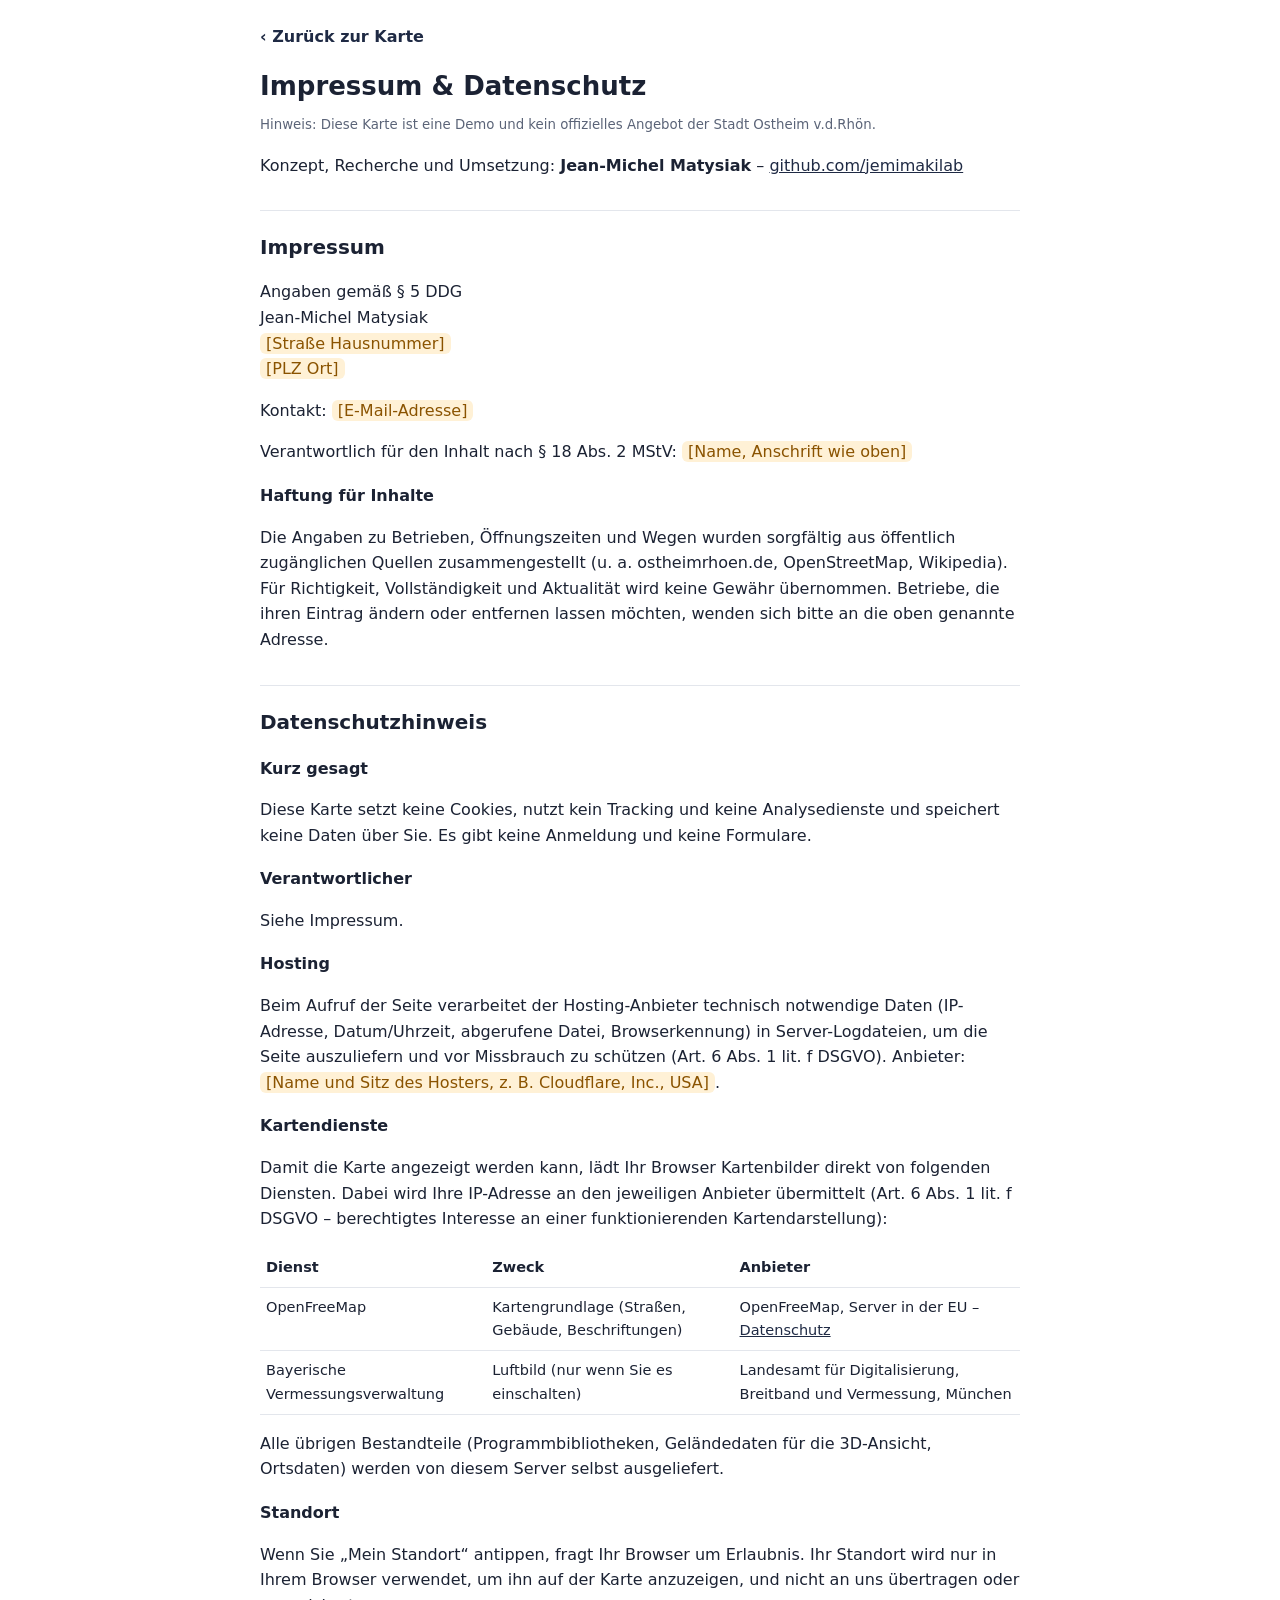
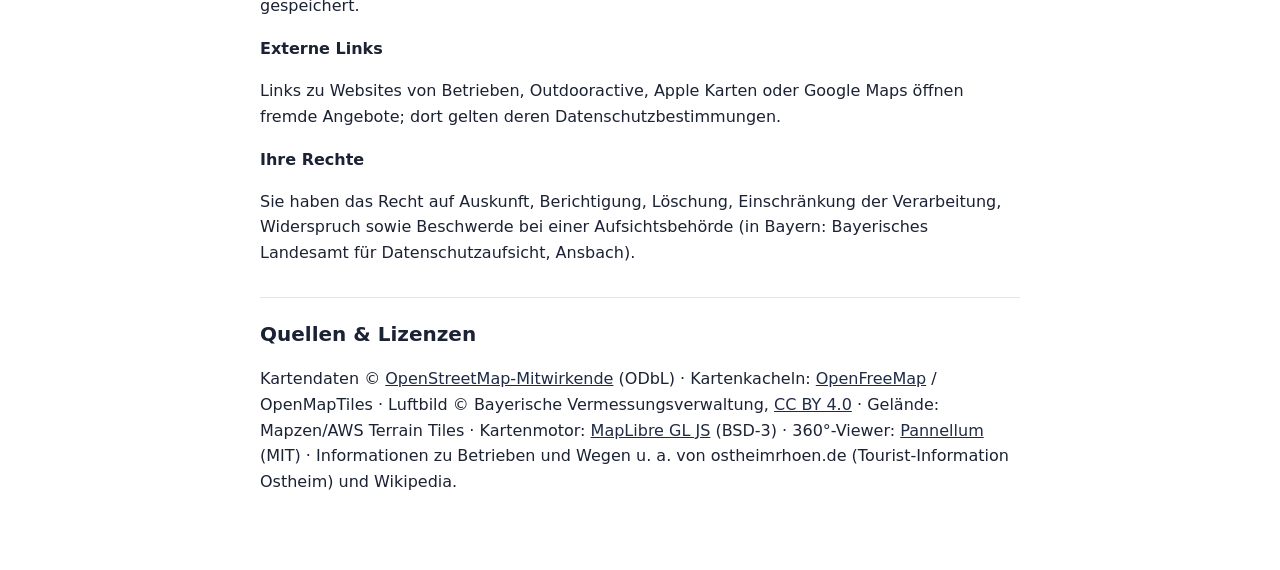
==== rechtliches.html @ 5a777329 "Interaktive Karte Ostheim v.d.Rhön Statische Web-Karte mit MapLibre GL JS: Sehenswürdigkeiten, Gastr" ====
<!doctype html>
<html lang="de">
<head>
  <meta charset="utf-8">
  <meta name="viewport" content="width=device-width, initial-scale=1">
  <meta name="robots" content="noindex, nofollow">
  <title>Impressum & Datenschutz – Karte Ostheim</title>
  <link rel="icon" href="favicon.svg" type="image/svg+xml">
  <style>
    :root { --bg: #fff; --ink: #1b2233; --soft: #5b6478; --line: #e3e6ec; --accent: #1f2a44; color-scheme: light; }
    @media (prefers-color-scheme: dark) { :root { --bg: #161b26; --ink: #eef1f6; --soft: #a2abbd; --line: #2c3445; --accent: #9fb4ff; color-scheme: dark; } }
    body { margin: 0; background: var(--bg); color: var(--ink); font: 16px/1.6 system-ui, -apple-system, "Segoe UI", Roboto, sans-serif; }
    main { max-width: 760px; margin: 0 auto; padding: 24px 16px 60px; }
    h1 { font-size: 26px; margin: 8px 0 4px; } h2 { font-size: 20px; margin: 32px 0 6px; border-top: 1px solid var(--line); padding-top: 20px; }
    h3 { font-size: 16px; margin: 18px 0 4px; } a { color: var(--accent); } .todo { background: #fff1d6; color: #8a5300; padding: 1px 6px; border-radius: 6px; }
    @media (prefers-color-scheme: dark) { .todo { background: #4a3510; color: #ffd28a; } }
    table { border-collapse: collapse; width: 100%; font-size: 14.5px; } td, th { text-align: left; padding: 8px 6px; border-bottom: 1px solid var(--line); vertical-align: top; }
    .back { display: inline-block; margin-bottom: 8px; text-decoration: none; font-weight: 600; }
    small { color: var(--soft); }
  </style>
</head>
<body>
<main>
  <a class="back" href="./">‹ Zurück zur Karte</a>
  <h1>Impressum & Datenschutz</h1>
  <small>Hinweis: Diese Karte ist eine Demo und kein offizielles Angebot der Stadt Ostheim v.d.Rhön.</small>
  <p>Konzept, Recherche und Umsetzung: <strong>Jean-Michel Matysiak</strong> –
    <a href="https://github.com/jemimakilab" target="_blank" rel="noopener">github.com/jemimakilab</a></p>

  <h2 id="impressum">Impressum</h2>
  <p>Angaben gemäß § 5 DDG<br>
    Jean-Michel Matysiak<br>
    <span class="todo">[Straße Hausnummer]</span><br>
    <span class="todo">[PLZ Ort]</span></p>
  <p>Kontakt: <span class="todo">[E-Mail-Adresse]</span></p>
  <p>Verantwortlich für den Inhalt nach § 18 Abs. 2 MStV: <span class="todo">[Name, Anschrift wie oben]</span></p>
  <h3>Haftung für Inhalte</h3>
  <p>Die Angaben zu Betrieben, Öffnungszeiten und Wegen wurden sorgfältig aus öffentlich zugänglichen Quellen zusammengestellt
    (u. a. ostheimrhoen.de, OpenStreetMap, Wikipedia). Für Richtigkeit, Vollständigkeit und Aktualität wird keine Gewähr übernommen.
    Betriebe, die ihren Eintrag ändern oder entfernen lassen möchten, wenden sich bitte an die oben genannte Adresse.</p>

  <h2 id="datenschutz">Datenschutzhinweis</h2>
  <h3>Kurz gesagt</h3>
  <p>Diese Karte setzt keine Cookies, nutzt kein Tracking und keine Analysedienste und speichert keine Daten über Sie.
    Es gibt keine Anmeldung und keine Formulare.</p>

  <h3>Verantwortlicher</h3>
  <p>Siehe Impressum.</p>

  <h3>Hosting</h3>
  <p>Beim Aufruf der Seite verarbeitet der Hosting-Anbieter technisch notwendige Daten (IP-Adresse, Datum/Uhrzeit, abgerufene Datei,
    Browserkennung) in Server-Logdateien, um die Seite auszuliefern und vor Missbrauch zu schützen
    (Art. 6 Abs. 1 lit. f DSGVO). Anbieter: <span class="todo">[Name und Sitz des Hosters, z. B. Cloudflare, Inc., USA]</span>.</p>

  <h3>Kartendienste</h3>
  <p>Damit die Karte angezeigt werden kann, lädt Ihr Browser Kartenbilder direkt von folgenden Diensten. Dabei wird Ihre IP-Adresse
    an den jeweiligen Anbieter übermittelt (Art. 6 Abs. 1 lit. f DSGVO – berechtigtes Interesse an einer funktionierenden Kartendarstellung):</p>
  <table>
    <tr><th>Dienst</th><th>Zweck</th><th>Anbieter</th></tr>
    <tr><td>OpenFreeMap</td><td>Kartengrundlage (Straßen, Gebäude, Beschriftungen)</td><td>OpenFreeMap, Server in der EU – <a href="https://openfreemap.org/privacy/" target="_blank" rel="noopener">Datenschutz</a></td></tr>
    <tr><td>Bayerische Vermessungsverwaltung</td><td>Luftbild (nur wenn Sie es einschalten)</td><td>Landesamt für Digitalisierung, Breitband und Vermessung, München</td></tr>
  </table>
  <p>Alle übrigen Bestandteile (Programmbibliotheken, Geländedaten für die 3D-Ansicht, Ortsdaten) werden von diesem Server selbst ausgeliefert.</p>

  <h3>Standort</h3>
  <p>Wenn Sie „Mein Standort“ antippen, fragt Ihr Browser um Erlaubnis. Ihr Standort wird nur in Ihrem Browser verwendet, um ihn auf der Karte
    anzuzeigen, und nicht an uns übertragen oder gespeichert.</p>

  <h3>Externe Links</h3>
  <p>Links zu Websites von Betrieben, Outdooractive, Apple Karten oder Google Maps öffnen fremde Angebote; dort gelten deren Datenschutzbestimmungen.</p>

  <h3>Ihre Rechte</h3>
  <p>Sie haben das Recht auf Auskunft, Berichtigung, Löschung, Einschränkung der Verarbeitung, Widerspruch sowie Beschwerde bei einer
    Aufsichtsbehörde (in Bayern: Bayerisches Landesamt für Datenschutzaufsicht, Ansbach).</p>

  <h2 id="quellen">Quellen & Lizenzen</h2>
  <p>Kartendaten © <a href="https://www.openstreetmap.org/copyright" target="_blank" rel="noopener">OpenStreetMap-Mitwirkende</a> (ODbL) ·
    Kartenkacheln: <a href="https://openfreemap.org" target="_blank" rel="noopener">OpenFreeMap</a> / OpenMapTiles ·
    Luftbild © Bayerische Vermessungsverwaltung, <a href="https://creativecommons.org/licenses/by/4.0/deed.de" target="_blank" rel="noopener">CC BY 4.0</a> ·
    Gelände: Mapzen/AWS Terrain Tiles ·
    Kartenmotor: <a href="https://maplibre.org" target="_blank" rel="noopener">MapLibre GL JS</a> (BSD-3) ·
    360°-Viewer: <a href="https://pannellum.org" target="_blank" rel="noopener">Pannellum</a> (MIT) ·
    Informationen zu Betrieben und Wegen u. a. von ostheimrhoen.de (Tourist-Information Ostheim) und Wikipedia.</p>
</main>
</body>
</html>
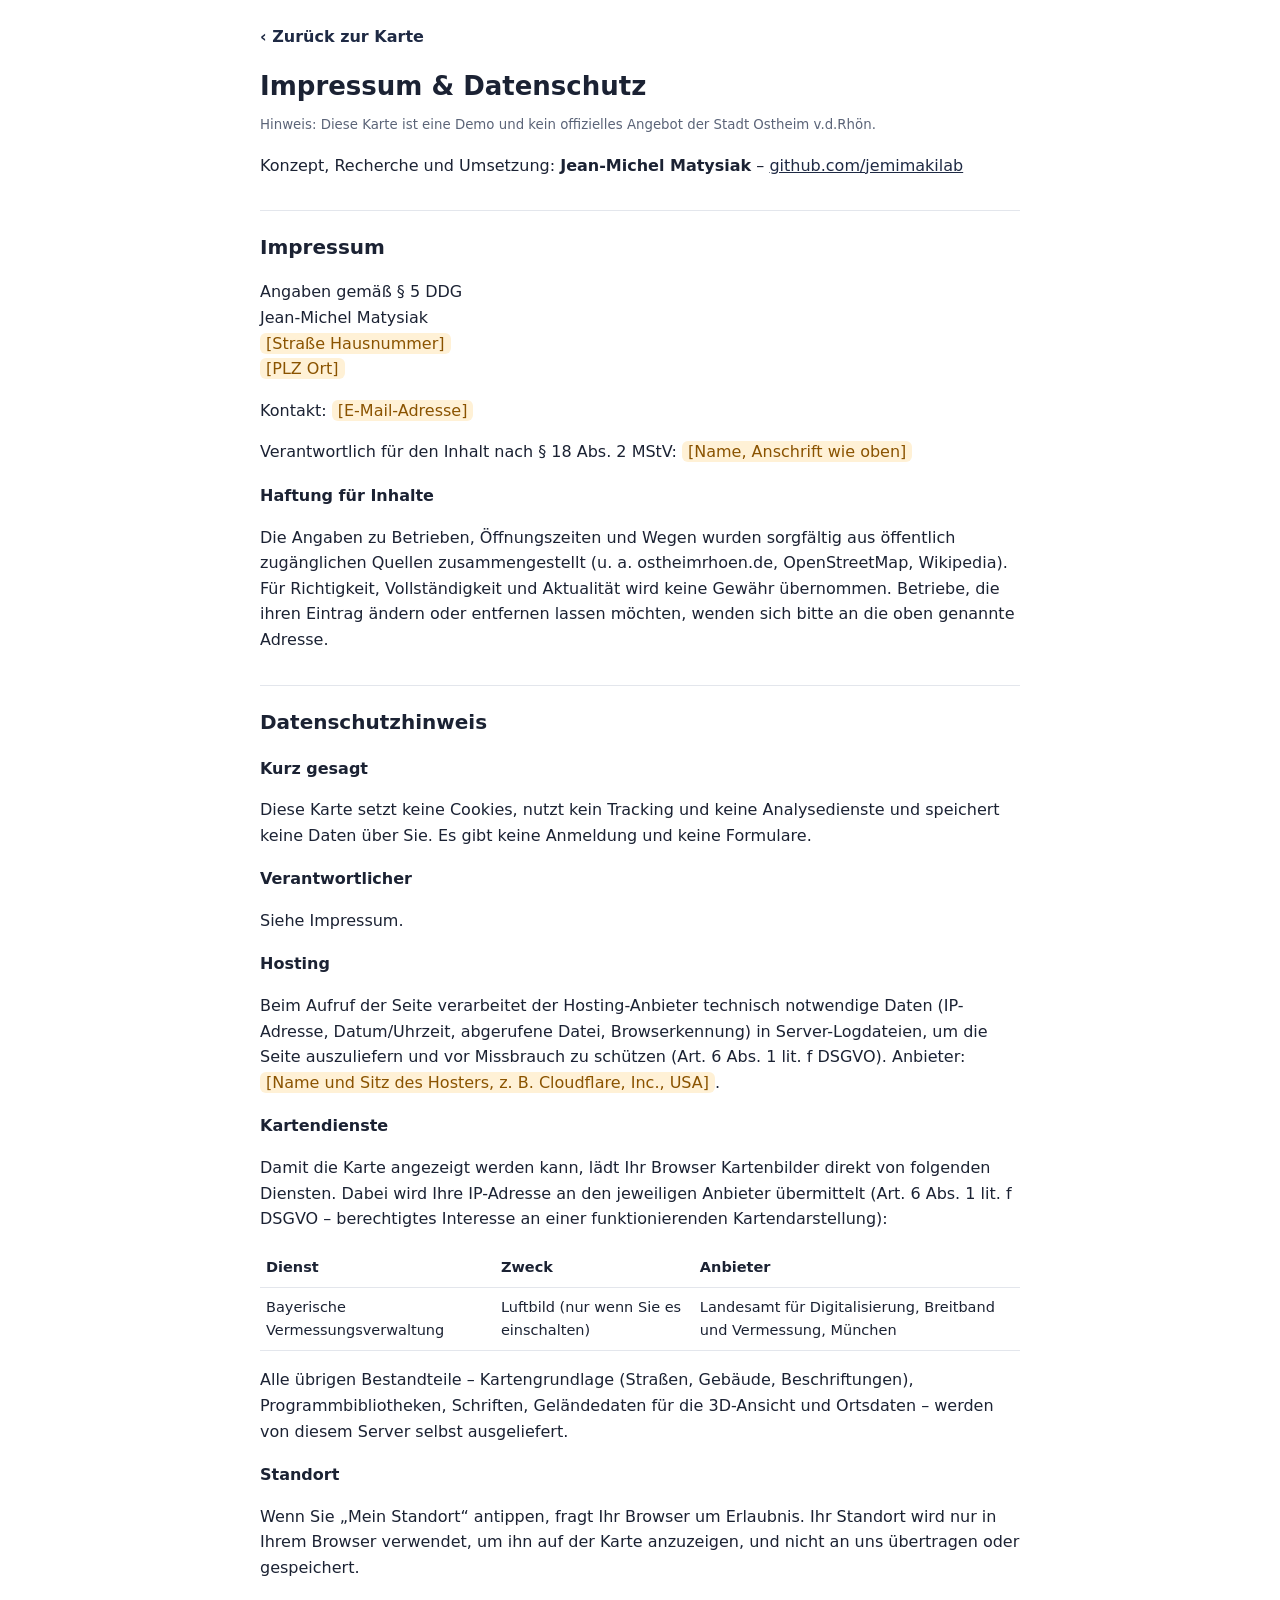
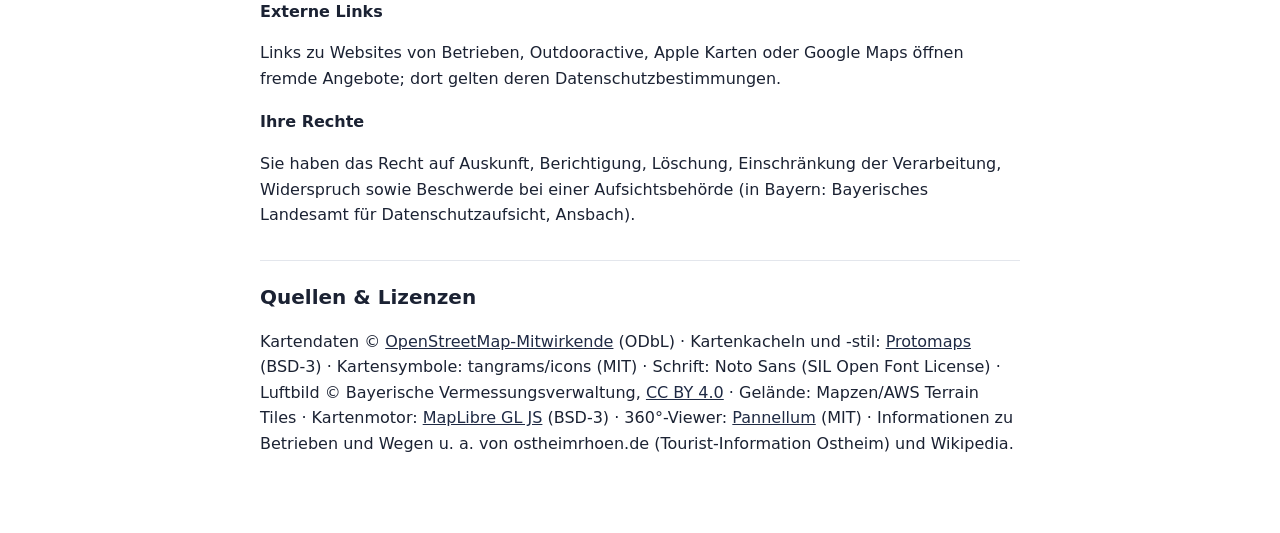
==== commit cb04c474: "Grundkarte lokal: OpenStreetMap-Ausschnitt als PMTiles (Protomaps) Keine Anfragen mehr an fremde Kar" ====
--- a/rechtliches.html
+++ b/rechtliches.html
@@ -57,10 +57,9 @@
     an den jeweiligen Anbieter übermittelt (Art. 6 Abs. 1 lit. f DSGVO – berechtigtes Interesse an einer funktionierenden Kartendarstellung):</p>
   <table>
     <tr><th>Dienst</th><th>Zweck</th><th>Anbieter</th></tr>
-    <tr><td>OpenFreeMap</td><td>Kartengrundlage (Straßen, Gebäude, Beschriftungen)</td><td>OpenFreeMap, Server in der EU – <a href="https://openfreemap.org/privacy/" target="_blank" rel="noopener">Datenschutz</a></td></tr>
     <tr><td>Bayerische Vermessungsverwaltung</td><td>Luftbild (nur wenn Sie es einschalten)</td><td>Landesamt für Digitalisierung, Breitband und Vermessung, München</td></tr>
   </table>
-  <p>Alle übrigen Bestandteile (Programmbibliotheken, Geländedaten für die 3D-Ansicht, Ortsdaten) werden von diesem Server selbst ausgeliefert.</p>
+  <p>Alle übrigen Bestandteile – Kartengrundlage (Straßen, Gebäude, Beschriftungen), Programmbibliotheken, Schriften, Geländedaten für die 3D-Ansicht und Ortsdaten – werden von diesem Server selbst ausgeliefert.</p>
 
   <h3>Standort</h3>
   <p>Wenn Sie „Mein Standort“ antippen, fragt Ihr Browser um Erlaubnis. Ihr Standort wird nur in Ihrem Browser verwendet, um ihn auf der Karte
@@ -75,7 +74,8 @@
 
   <h2 id="quellen">Quellen & Lizenzen</h2>
   <p>Kartendaten © <a href="https://www.openstreetmap.org/copyright" target="_blank" rel="noopener">OpenStreetMap-Mitwirkende</a> (ODbL) ·
-    Kartenkacheln: <a href="https://openfreemap.org" target="_blank" rel="noopener">OpenFreeMap</a> / OpenMapTiles ·
+    Kartenkacheln und -stil: <a href="https://protomaps.com" target="_blank" rel="noopener">Protomaps</a> (BSD-3) ·
+    Kartensymbole: tangrams/icons (MIT) · Schrift: Noto Sans (SIL Open Font License) ·
     Luftbild © Bayerische Vermessungsverwaltung, <a href="https://creativecommons.org/licenses/by/4.0/deed.de" target="_blank" rel="noopener">CC BY 4.0</a> ·
     Gelände: Mapzen/AWS Terrain Tiles ·
     Kartenmotor: <a href="https://maplibre.org" target="_blank" rel="noopener">MapLibre GL JS</a> (BSD-3) ·
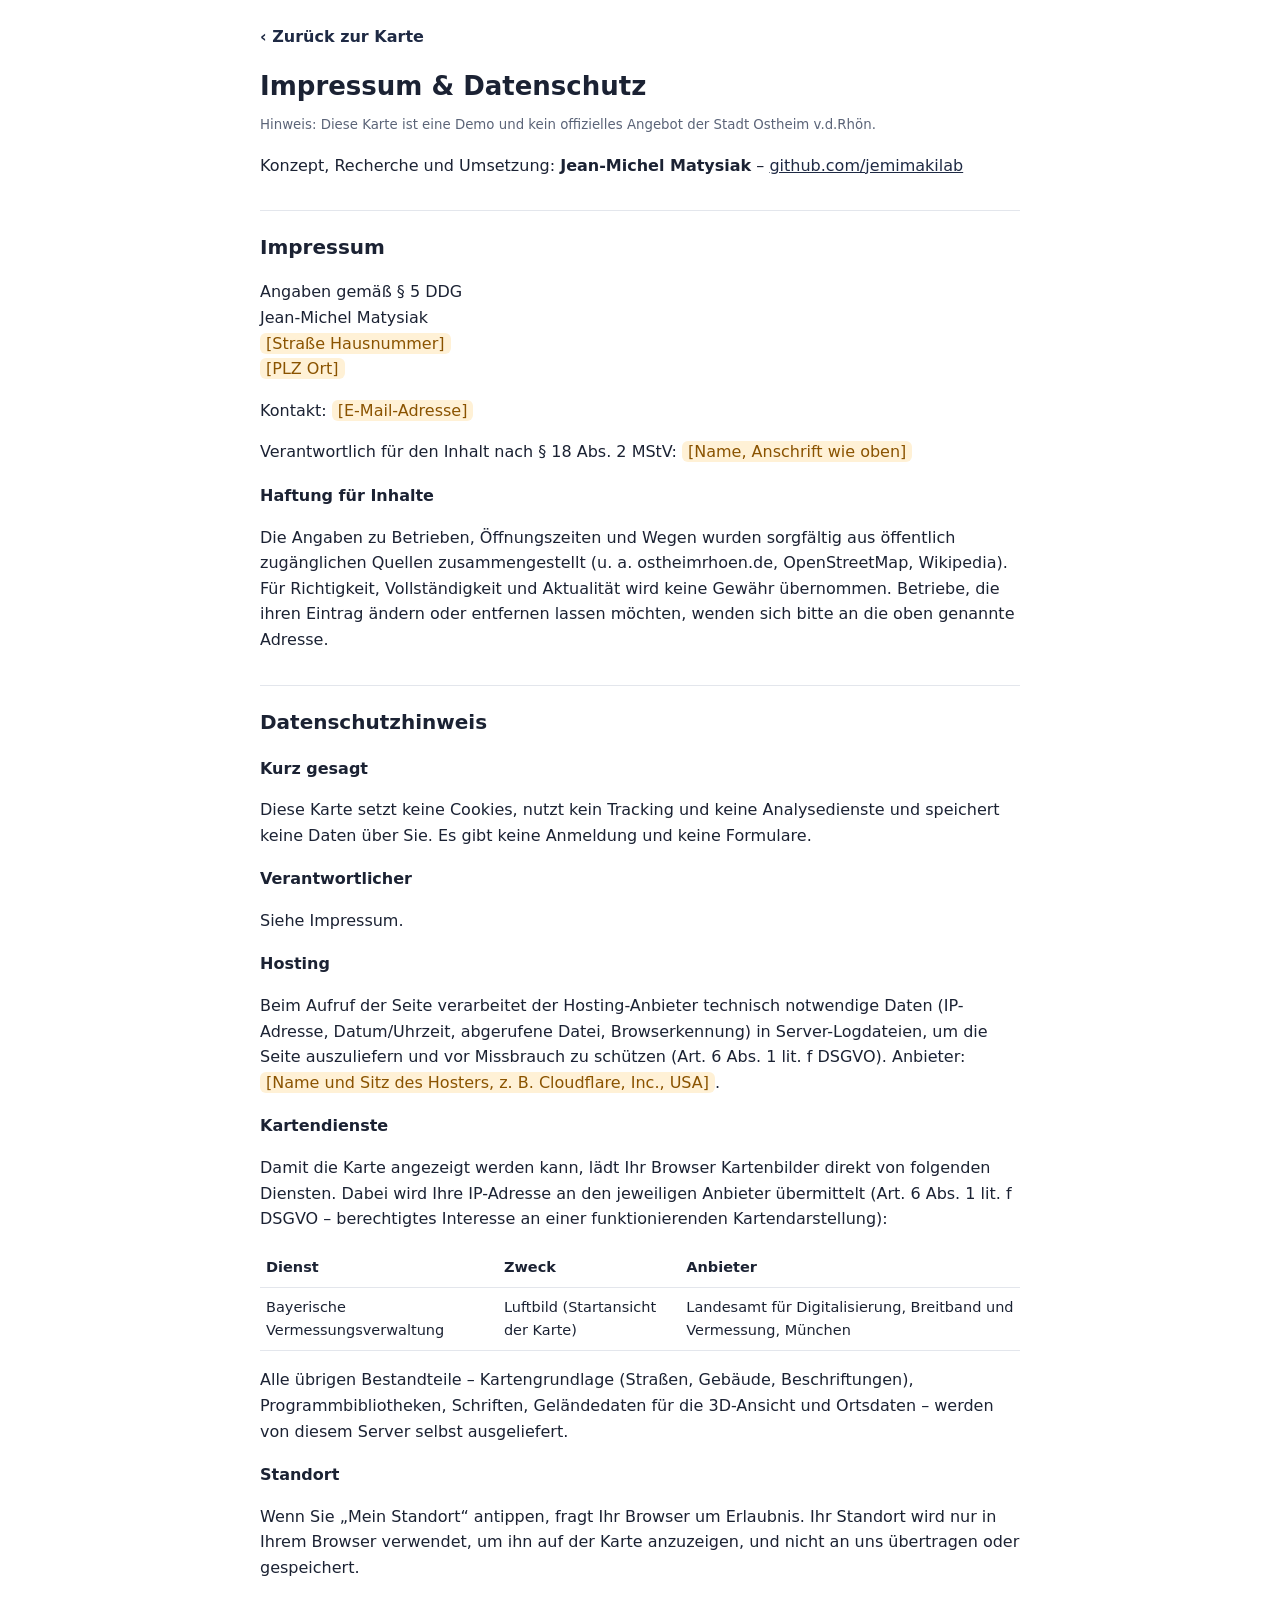
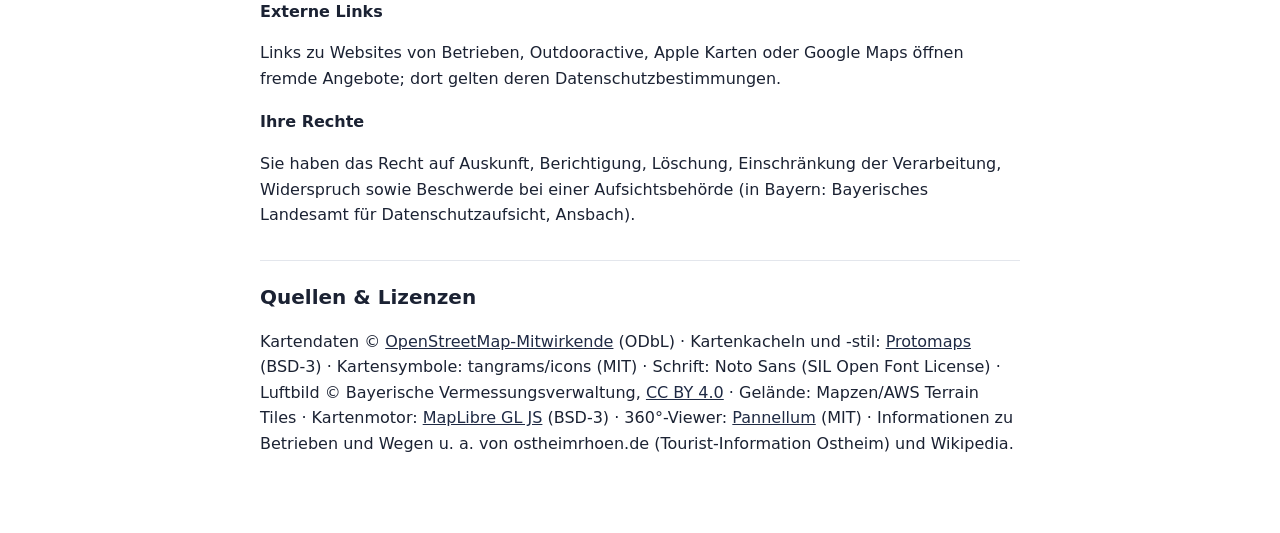
==== commit 73cb845d: "Luftbild als Startansicht, Luftbild und 3D schließen sich gegenseitig aus Co-Authored-By: Claude Opu" ====
--- a/rechtliches.html
+++ b/rechtliches.html
@@ -57,7 +57,7 @@
     an den jeweiligen Anbieter übermittelt (Art. 6 Abs. 1 lit. f DSGVO – berechtigtes Interesse an einer funktionierenden Kartendarstellung):</p>
   <table>
     <tr><th>Dienst</th><th>Zweck</th><th>Anbieter</th></tr>
-    <tr><td>Bayerische Vermessungsverwaltung</td><td>Luftbild (nur wenn Sie es einschalten)</td><td>Landesamt für Digitalisierung, Breitband und Vermessung, München</td></tr>
+    <tr><td>Bayerische Vermessungsverwaltung</td><td>Luftbild (Startansicht der Karte)</td><td>Landesamt für Digitalisierung, Breitband und Vermessung, München</td></tr>
   </table>
   <p>Alle übrigen Bestandteile – Kartengrundlage (Straßen, Gebäude, Beschriftungen), Programmbibliotheken, Schriften, Geländedaten für die 3D-Ansicht und Ortsdaten – werden von diesem Server selbst ausgeliefert.</p>
 
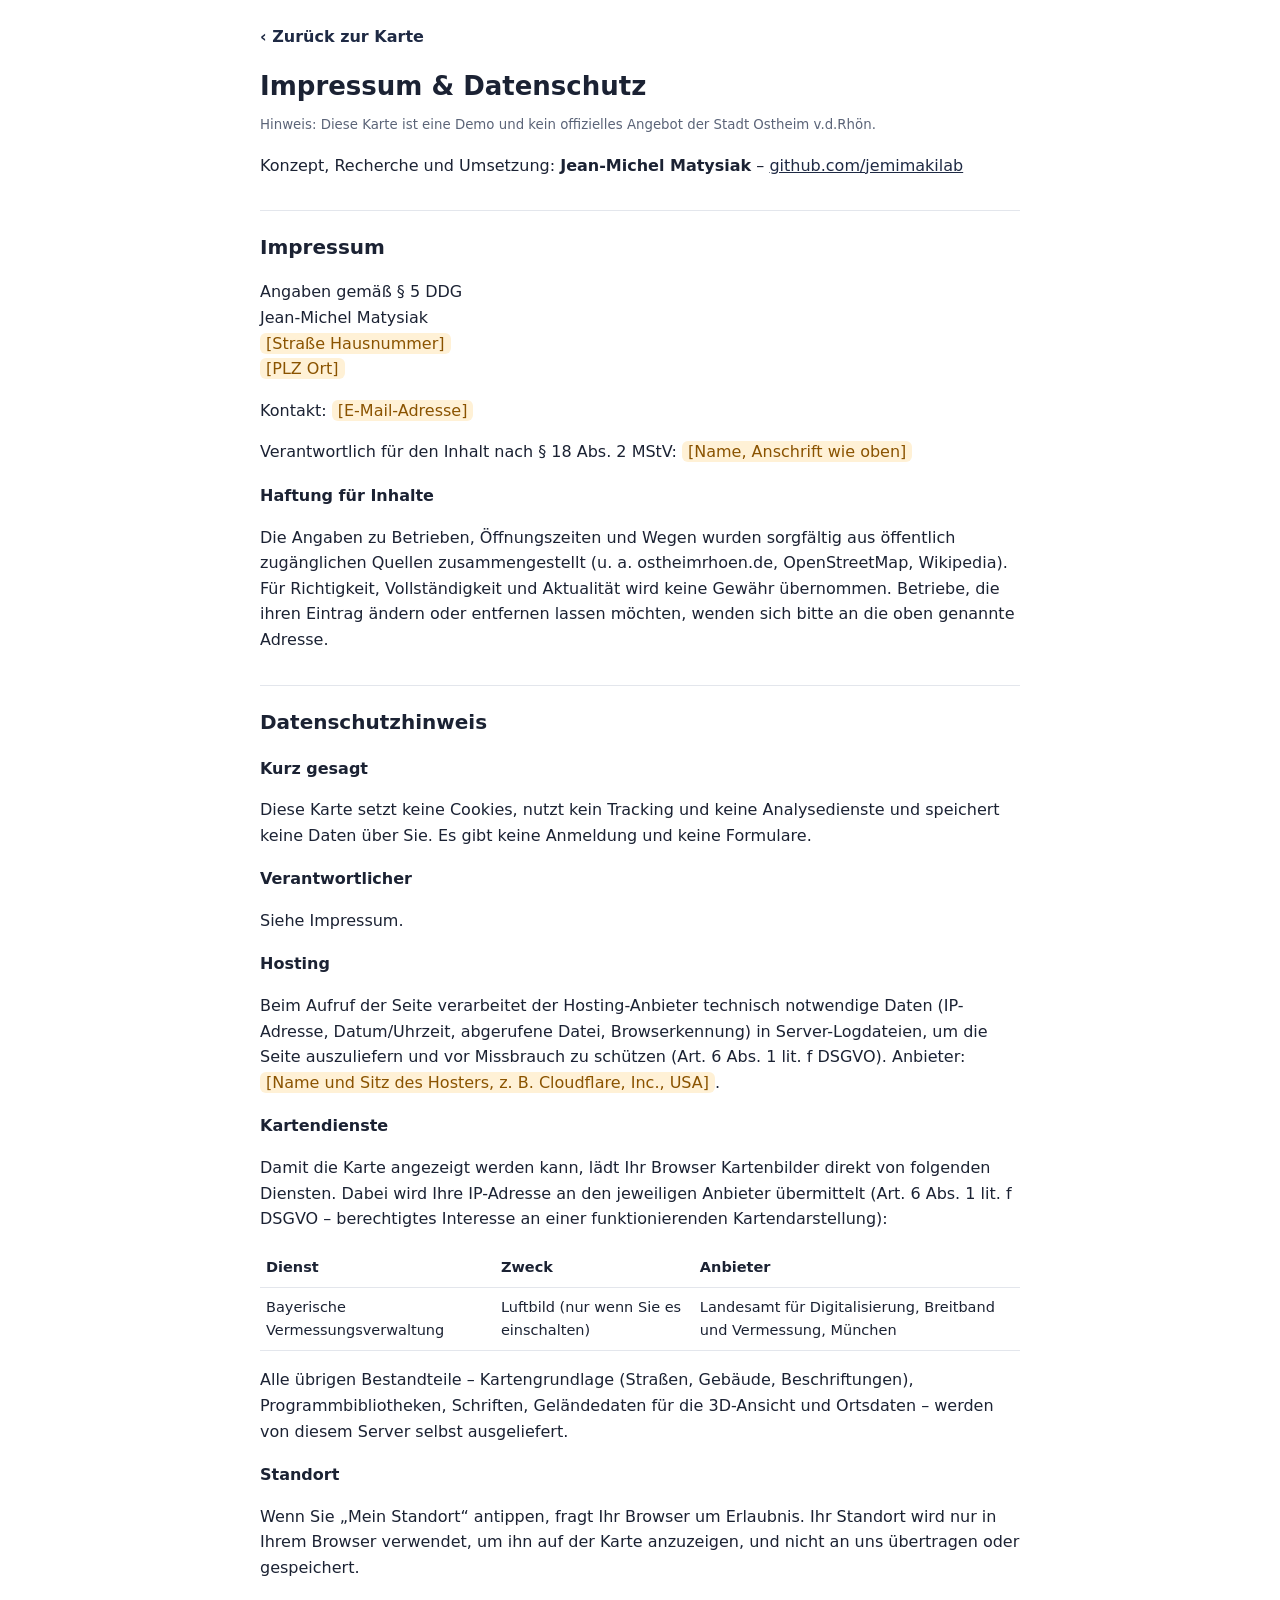
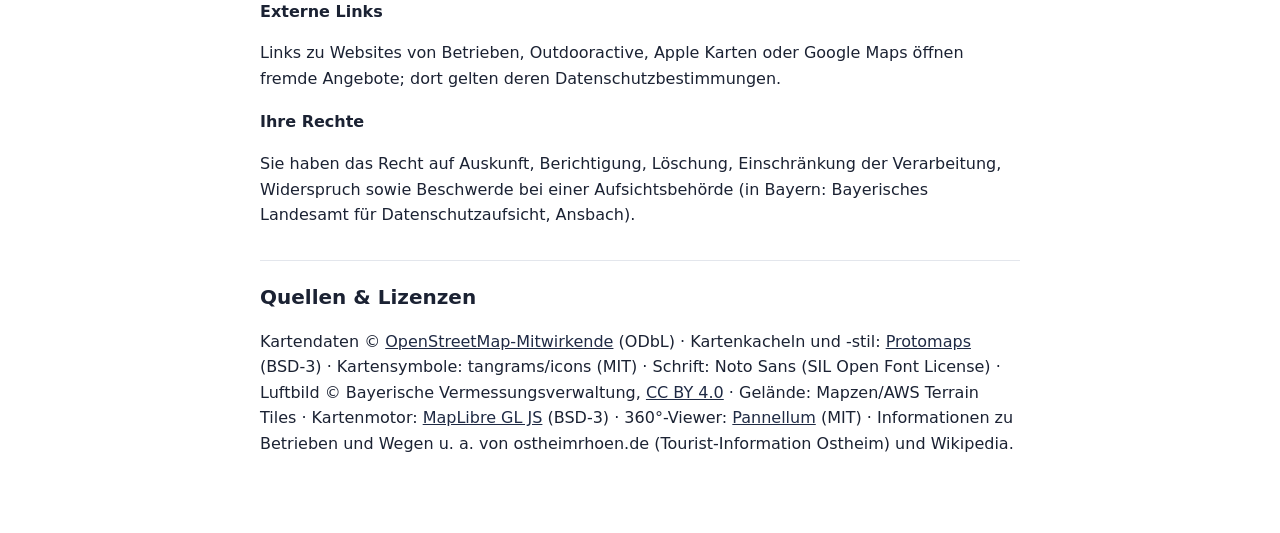
==== commit bc7fecbe: "Straßenkarte als Startansicht, Luftbild nur per Knopf (Datenschutz) Co-Authored-By: Claude Opus 5.5 " ====
--- a/rechtliches.html
+++ b/rechtliches.html
@@ -57,7 +57,7 @@
     an den jeweiligen Anbieter übermittelt (Art. 6 Abs. 1 lit. f DSGVO – berechtigtes Interesse an einer funktionierenden Kartendarstellung):</p>
   <table>
     <tr><th>Dienst</th><th>Zweck</th><th>Anbieter</th></tr>
-    <tr><td>Bayerische Vermessungsverwaltung</td><td>Luftbild (Startansicht der Karte)</td><td>Landesamt für Digitalisierung, Breitband und Vermessung, München</td></tr>
+    <tr><td>Bayerische Vermessungsverwaltung</td><td>Luftbild (nur wenn Sie es einschalten)</td><td>Landesamt für Digitalisierung, Breitband und Vermessung, München</td></tr>
   </table>
   <p>Alle übrigen Bestandteile – Kartengrundlage (Straßen, Gebäude, Beschriftungen), Programmbibliotheken, Schriften, Geländedaten für die 3D-Ansicht und Ortsdaten – werden von diesem Server selbst ausgeliefert.</p>
 
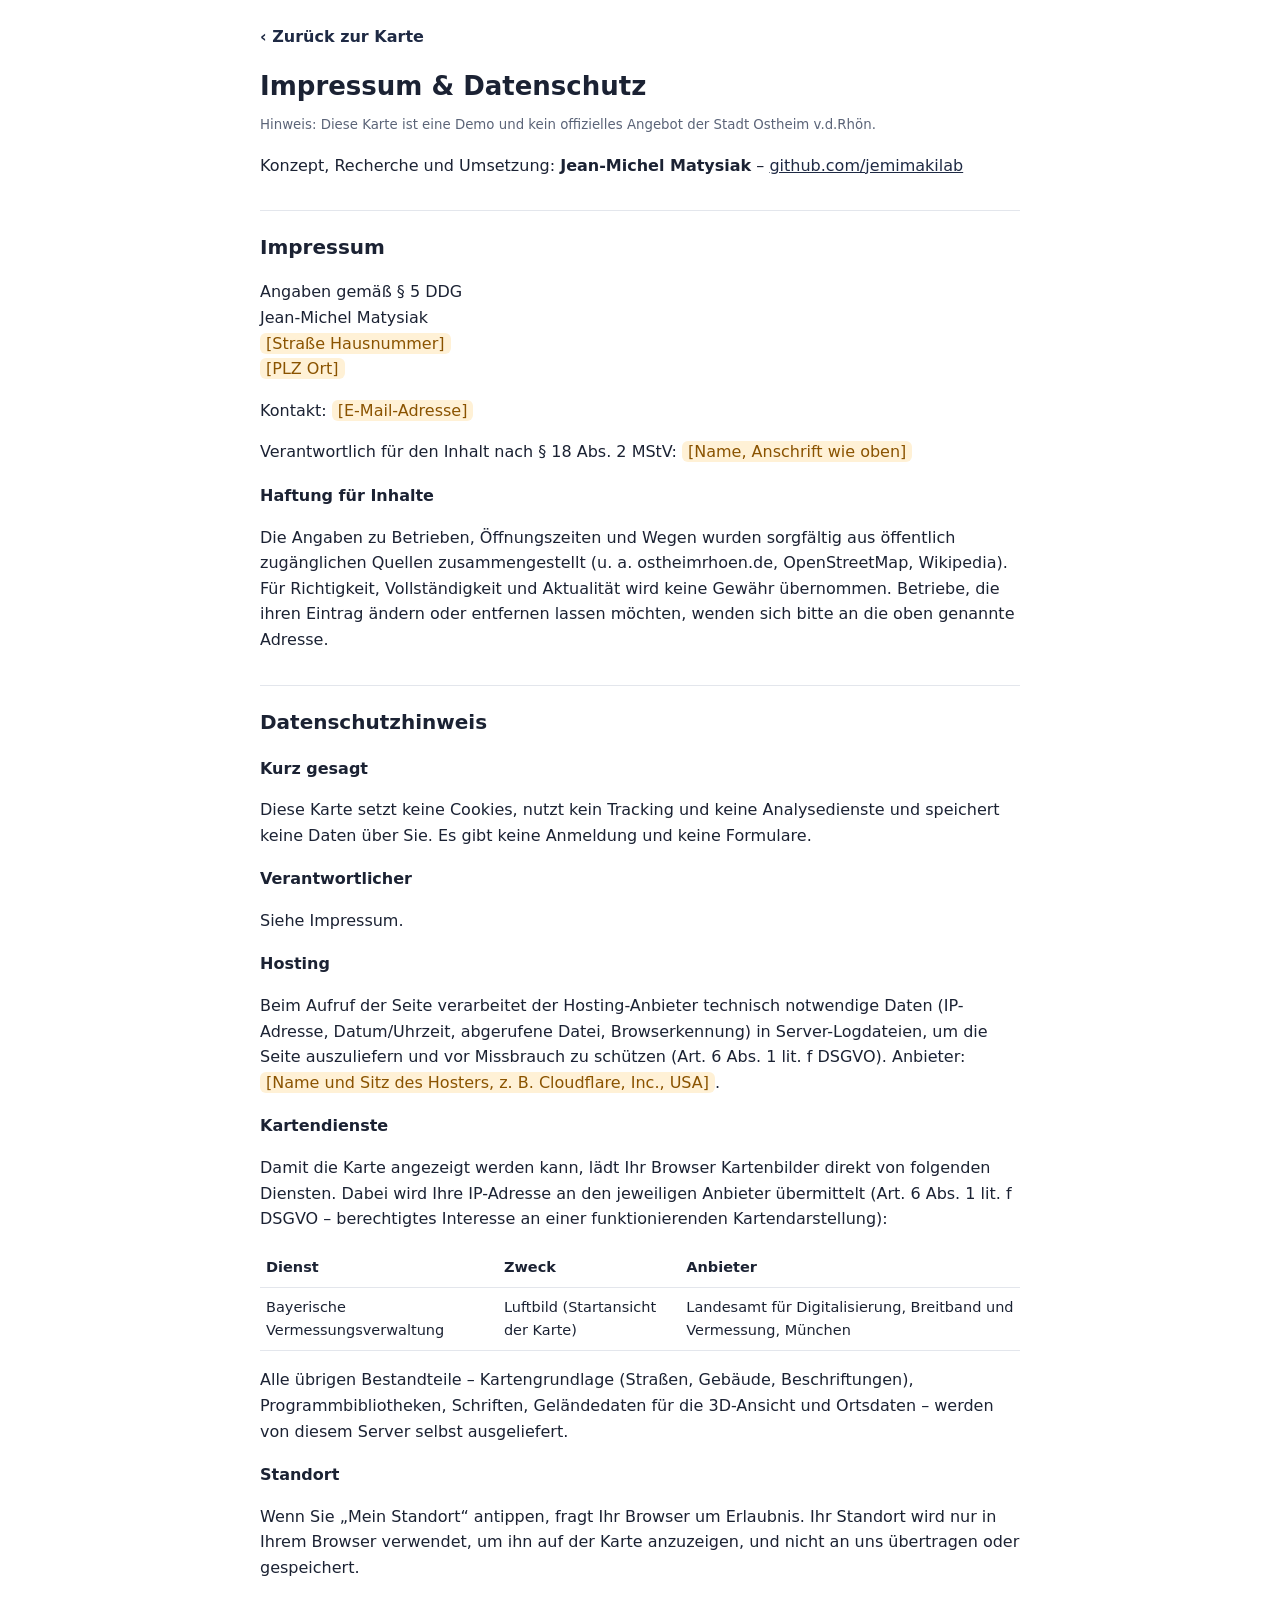
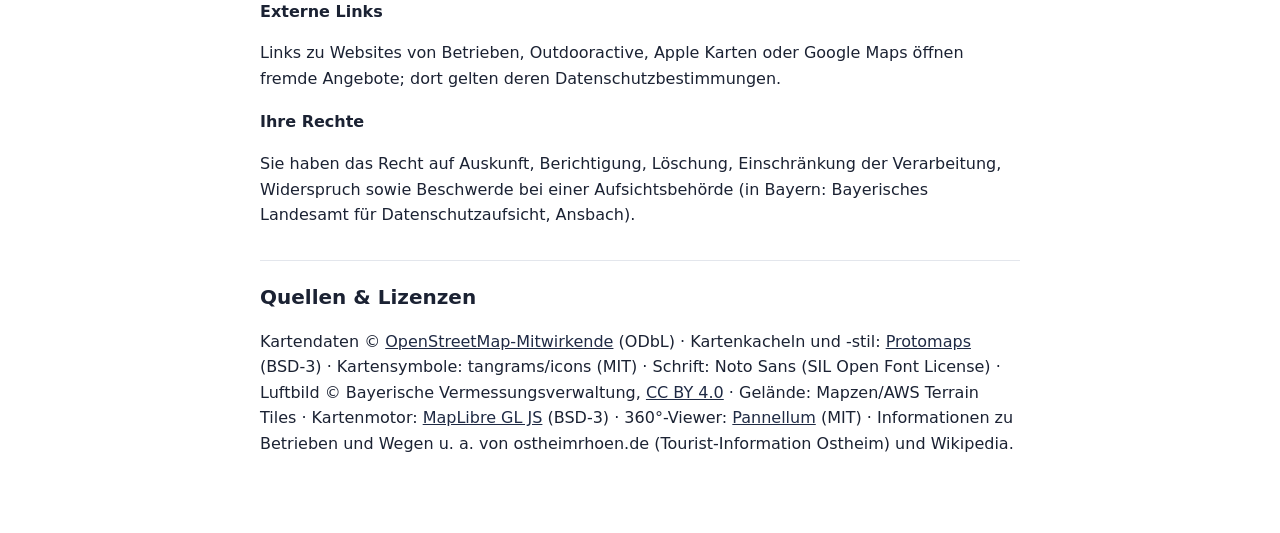
==== commit e849316e: "Luftbild wieder als Startansicht Co-Authored-By: Claude Opus 5.5 <noreply@anthropic.com>" ====
--- a/rechtliches.html
+++ b/rechtliches.html
@@ -57,7 +57,7 @@
     an den jeweiligen Anbieter übermittelt (Art. 6 Abs. 1 lit. f DSGVO – berechtigtes Interesse an einer funktionierenden Kartendarstellung):</p>
   <table>
     <tr><th>Dienst</th><th>Zweck</th><th>Anbieter</th></tr>
-    <tr><td>Bayerische Vermessungsverwaltung</td><td>Luftbild (nur wenn Sie es einschalten)</td><td>Landesamt für Digitalisierung, Breitband und Vermessung, München</td></tr>
+    <tr><td>Bayerische Vermessungsverwaltung</td><td>Luftbild (Startansicht der Karte)</td><td>Landesamt für Digitalisierung, Breitband und Vermessung, München</td></tr>
   </table>
   <p>Alle übrigen Bestandteile – Kartengrundlage (Straßen, Gebäude, Beschriftungen), Programmbibliotheken, Schriften, Geländedaten für die 3D-Ansicht und Ortsdaten – werden von diesem Server selbst ausgeliefert.</p>
 
